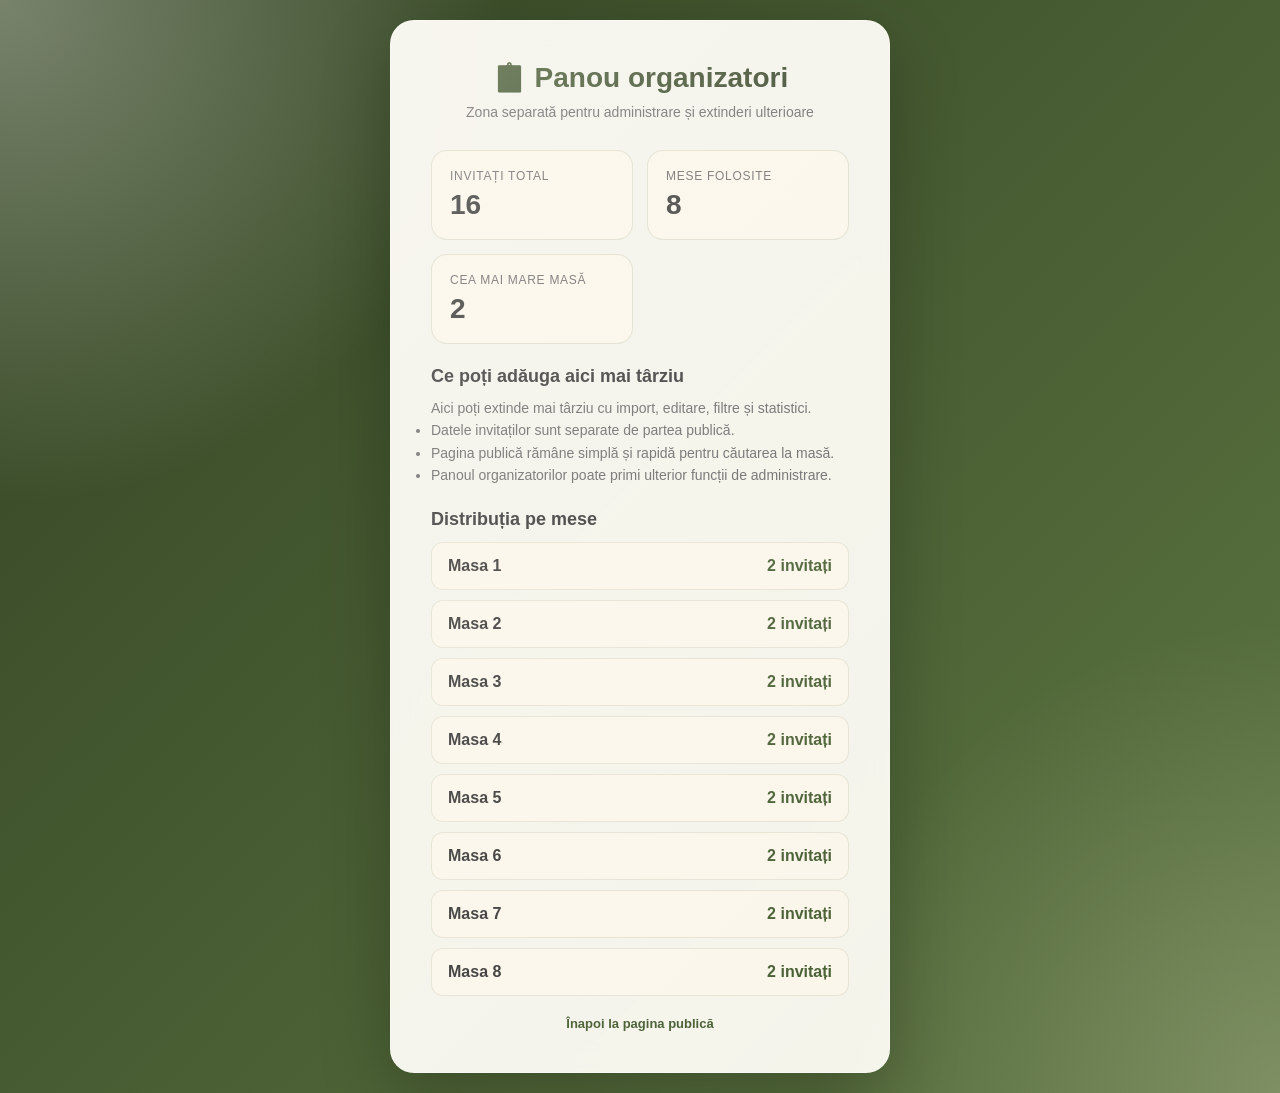
==== organizers.html @ e940cf48 "first commit" ====
<!DOCTYPE html>
<html lang="ro">
<head>
    <meta charset="UTF-8">
    <meta name="viewport" content="width=device-width, initial-scale=1.0">
    <title>Panou organizatori - Nunta</title>
    <link rel="stylesheet" href="style.css">
</head>
<body>
    <div class="container">
        <h1>📋 Panou organizatori</h1>
        <p class="subtitle">Zona separată pentru administrare și extinderi ulterioare</p>

        <div class="organizer-grid">
            <div class="stat-card">
                <div class="stat-label">Invitați total</div>
                <div class="stat-value" id="totalGuests">0</div>
            </div>
            <div class="stat-card">
                <div class="stat-label">Mese folosite</div>
                <div class="stat-value" id="totalTables">0</div>
            </div>
            <div class="stat-card">
                <div class="stat-label">Cea mai mare masă</div>
                <div class="stat-value" id="largestTable">0</div>
            </div>
        </div>

        <div class="section-block">
            <h2 class="section-title">Ce poți adăuga aici mai târziu</h2>
            <p class="section-text" id="organizerDescription"></p>
            <ul class="section-text" id="organizerNotes"></ul>
        </div>

        <div class="section-block">
            <h2 class="section-title">Distribuția pe mese</h2>
            <div class="table-list" id="tableList"></div>
        </div>

        <div class="page-link-row">
            <a class="page-link" href="index.html">Înapoi la pagina publică</a>
        </div>
    </div>

    <script src="data.js"></script>
    <script src="organizers.js"></script>
</body>
</html>
---- style.css ----
* {
    margin: 0;
    padding: 0;
    box-sizing: border-box;
}

:root {
    --olive-900: #2a351c;
    --olive-800: #334424;
    --olive-700: #445b2f;
    --olive-600: #5d7641;
    --olive-500: #789659;
    --olive-200: #dde6cd;
    --olive-100: #eef3e4;
    --cream-50: #fffdf7;
    --cream-100: #fbf6ea;
    --cream-200: #f4eddc;
}

body {
    font-family: 'Segoe UI', Tahoma, Geneva, Verdana, sans-serif;
    background:
        radial-gradient(circle at top left, rgba(255, 253, 247, 0.34), transparent 30%),
        radial-gradient(circle at bottom right, rgba(244, 237, 220, 0.22), transparent 28%),
        linear-gradient(135deg, var(--olive-800) 0%, var(--olive-600) 100%);
    min-height: 100vh;
    display: flex;
    align-items: center;
    justify-content: center;
    padding: 20px;
}

.container {
    position: relative;
    overflow: hidden;
    background: rgba(255, 253, 247, 0.94);
    backdrop-filter: blur(12px);
    border: 1px solid rgba(255, 255, 255, 0.35);
    border-radius: 24px;
    padding: 40px;
    box-shadow: 0 24px 70px rgba(0, 0, 0, 0.24);
    max-width: 500px;
    width: 100%;
    text-align: center;
}

.container::before {
    content: '';
    position: absolute;
    inset: 0;
    background: linear-gradient(135deg, rgba(255,253,247,0.28), rgba(255,253,247,0));
    pointer-events: none;
}

h1 {
    color: #333;
    margin-bottom: 10px;
    font-size: 28px;
    background: linear-gradient(135deg, var(--olive-700) 0%, var(--olive-900) 100%);
    -webkit-background-clip: text;
    -webkit-text-fill-color: transparent;
    background-clip: text;
}

.subtitle {
    color: #666;
    margin-bottom: 30px;
    font-size: 14px;
}

.page-link-row {
    margin-top: 18px;
}

.page-link {
    display: inline-block;
    color: var(--olive-700);
    text-decoration: none;
    font-size: 13px;
    font-weight: 600;
}

.page-link:hover {
    text-decoration: underline;
}

.main-tabs {
    margin-bottom: 30px;
}

.main-tabs__header {
    display: flex;
    gap: 10px;
    margin-bottom: 20px;
    border-bottom: 2px solid rgba(74, 93, 45, 0.14);
}

.main-tab-button {
    flex: 1;
    padding: 12px 10px;
    border: none;
    background: transparent;
    color: #999;
    font-size: 13px;
    font-weight: 600;
    cursor: pointer;
    border-bottom: 3px solid transparent;
    text-transform: none;
    letter-spacing: 0;
    transition: all 0.25s ease;
    box-shadow: none;
}

.main-tab-button span {
    display: block;
}

.main-tab-button:hover {
    color: var(--olive-700);
    transform: none;
}

.main-tab-button.is-active {
    color: var(--olive-700);
    border-bottom-color: var(--olive-700);
}

.main-tabs__content {
    min-height: 200px;
}

.main-tab-pane {
    display: none;
    animation: resultReveal 0.4s ease-out forwards;
}

.main-tab-pane.is-active {
    display: block;
}

.main-tab-pane h2 {
    color: var(--olive-700);
    margin-bottom: 16px;
    font-size: 18px;
}

.search-box {
    display: flex;
    flex-direction: column;
    gap: 15px;
    margin-bottom: 30px;
}

.suggestions {
    display: none;
    gap: 10px;
    margin-top: -2px;
}

.suggestions.show {
    display: grid;
}

.suggestions__empty {
    padding: 12px 14px;
    border-radius: 12px;
    background: var(--cream-100);
    color: #666;
    font-size: 13px;
    text-align: left;
}

.suggestion-chip {
    width: 100%;
    display: flex;
    align-items: center;
    justify-content: flex-start;
    gap: 16px;
    padding: 12px 14px;
    border: 1px solid rgba(74, 93, 45, 0.20);
    border-radius: 14px;
    background: linear-gradient(180deg, var(--cream-50) 0%, var(--cream-100) 100%);
    color: #222;
    text-transform: none;
    letter-spacing: 0;
    box-shadow: 0 8px 18px rgba(47, 58, 29, 0.07);
}

.suggestion-chip:hover {
    transform: translateY(-1px);
    box-shadow: 0 12px 22px rgba(47, 58, 29, 0.18);
}

.suggestion-chip__name {
    font-size: 14px;
    font-weight: 700;
}

.search-actions {
    display: flex;
    gap: 12px;
    flex-wrap: wrap;
}

.search-actions button {
    flex: 1 1 180px;
}

.secondary {
    background: var(--cream-200);
    color: var(--olive-800);
    box-shadow: none;
}

.secondary:hover {
    box-shadow: 0 10px 25px rgba(59, 74, 36, 0.20);
}

input {
    padding: 15px;
    border: 2px solid #e0e0e0;
    border-radius: 10px;
    font-size: 16px;
    transition: all 0.3s ease;
    font-family: 'Segoe UI', Tahoma, Geneva, Verdana, sans-serif;
}

input:focus {
    outline: none;
    border-color: var(--olive-600);
    box-shadow: 0 0 0 3px rgba(94, 117, 57, 0.16);
}

button {
    padding: 15px 30px;
    background: linear-gradient(135deg, var(--olive-700) 0%, var(--olive-900) 100%);
    color: white;
    border: none;
    border-radius: 10px;
    font-size: 16px;
    font-weight: 600;
    cursor: pointer;
    transition: all 0.3s ease;
    text-transform: uppercase;
    letter-spacing: 0.5px;
}

button:hover {
    transform: translateY(-2px);
    box-shadow: 0 10px 25px rgba(47, 58, 29, 0.45);
}

button:active {
    transform: translateY(0);
}

.result {
    margin-top: 25px;
    min-height: 60px;
    display: flex;
    align-items: center;
    justify-content: center;
    border-radius: 10px;
    font-size: 18px;
    font-weight: 600;
    opacity: 0;
    transform: scale(0.95);
    transition: all 0.3s ease;
}

.result.show {
    opacity: 1;
    transform: scale(1);
    animation: resultReveal 420ms cubic-bezier(0.2, 0.8, 0.2, 1);
}

.result.success {
    background: linear-gradient(180deg, var(--cream-50) 0%, var(--cream-100) 55%, var(--olive-100) 100%);
    color: #365021;
    border: 1px solid rgba(74, 93, 45, 0.20);
    box-shadow: 0 18px 40px rgba(47, 58, 29, 0.16);
}

.result.error {
    background-color: #ffebee;
    color: #c62828;
    border-left: 5px solid #f44336;
}

.guest-card {
    position: relative;
    overflow: hidden;
    width: 100%;
    padding: 26px 18px 22px;
    line-height: 1.5;
    text-align: center;
}

.guest-card__ornament {
    position: absolute;
    top: 18px;
    width: 54px;
    height: 54px;
    border-radius: 18px;
    background: linear-gradient(135deg, rgba(94, 117, 57, 0.20), rgba(111, 138, 66, 0.08));
    border: 1px solid rgba(74, 93, 45, 0.16);
    transform: rotate(45deg);
    opacity: 0.85;
}

.guest-card__ornament--left {
    left: -10px;
}

.guest-card__ornament--right {
    right: -10px;
}

.guest-card__shine {
    position: absolute;
    inset: -40% auto auto -20%;
    width: 180px;
    height: 180px;
    border-radius: 50%;
    background: radial-gradient(circle, rgba(111, 138, 66, 0.22) 0%, rgba(111, 138, 66, 0) 70%);
    pointer-events: none;
}

.guest-card__eyebrow {
    position: relative;
    font-size: 13px;
    color: var(--olive-600);
    font-weight: 700;
    margin-bottom: 12px;
    letter-spacing: 0.02em;
    text-transform: uppercase;
}

.guest-card__name {
    position: relative;
    font-size: 20px;
    font-weight: 700;
    color: #222;
    margin-bottom: 10px;
}

.guest-card__text,
.guest-card__hint,
.guest-card__label {
    position: relative;
    font-size: 13px;
    color: #666;
}

.guest-card__label {
    margin-top: 12px;
    text-transform: uppercase;
    letter-spacing: 0.08em;
}

.guest-card__table-wrap {
    position: relative;
    margin: 12px auto 14px;
    padding: 14px 16px 16px;
    border-radius: 20px;
    background: rgba(255, 251, 242, 0.9);
    border: 1px solid rgba(74, 93, 45, 0.18);
    box-shadow: 0 12px 24px rgba(47, 58, 29, 0.12);
    max-width: 220px;
}

.guest-card__table-label {
    font-size: 12px;
    color: var(--olive-600);
    font-weight: 700;
    text-transform: uppercase;
    letter-spacing: 0.08em;
    margin-bottom: 6px;
}

.guest-card__table {
    margin: 0;
    font-size: 40px;
    font-weight: 800;
    color: var(--olive-900);
    line-height: 1;
}

.guest-card__hint {
    position: relative;
    font-style: italic;
}

.guest-features-tabs {
    margin-top: 16px;
}

.tabs-header {
    display: flex;
    gap: 8px;
    margin-bottom: 12px;
    border-bottom: 2px solid rgba(74, 93, 45, 0.14);
}

.tab-button {
    flex: 1;
    padding: 10px 8px;
    border: none;
    background: transparent;
    color: #666;
    font-size: 13px;
    font-weight: 600;
    cursor: pointer;
    border-bottom: 3px solid transparent;
    text-transform: none;
    letter-spacing: 0;
    transition: all 0.25s ease;
    box-shadow: none;
}

.tab-button span {
    display: block;
}

.tab-button:hover {
    color: var(--olive-700);
    transform: none;
}

.tab-button.is-active {
    color: var(--olive-700);
    border-bottom-color: var(--olive-700);
}

.tabs-content {
    min-height: 80px;
}

.tab-pane {
    display: none;
}

.tab-pane.is-active {
    display: block;
    animation: tabSlideIn 200ms ease;
}

@keyframes tabSlideIn {
    from {
        opacity: 0;
        transform: translateY(4px);
    }
    to {
        opacity: 1;
        transform: translateY(0);
    }
}

.guest-feature {
    position: relative;
    margin-top: 0;
    padding: 12px;
    border-radius: 14px;
    background: rgba(255, 252, 245, 0.82);
    border: 1px solid rgba(74, 93, 45, 0.14);
    text-align: left;
}

.guest-feature__title {
    margin: 0 0 8px;
    font-size: 13px;
    text-transform: uppercase;
    letter-spacing: 0.08em;
    color: var(--olive-700);
}

.companions {
    display: flex;
    flex-wrap: wrap;
    gap: 8px;
}

.companions--empty {
    color: #6d6d6d;
    font-size: 13px;
}

.companion-pill {
    display: inline-flex;
    align-items: center;
    padding: 6px 10px;
    border-radius: 999px;
    background: linear-gradient(135deg, var(--olive-100) 0%, #e6edd6 100%);
    border: 1px solid rgba(74, 93, 45, 0.2);
    color: var(--olive-900);
    font-size: 13px;
    font-weight: 600;
}

.menu-list {
    display: flex;
    flex-direction: column;
    gap: 12px;
}

.menu-item {
    display: flex;
    gap: 12px;
    padding: 12px;
    border-radius: 12px;
    border: 1px solid rgba(74, 93, 45, 0.16);
    background: #f8f4e9;
    transition: all 0.3s ease;
}

.menu-item:hover {
    background: linear-gradient(135deg, #edf4db 0%, #dfeac8 100%);
    box-shadow: 0 6px 14px rgba(47, 58, 29, 0.10);
}

.menu-item__number {
    display: flex;
    align-items: center;
    justify-content: center;
    min-width: 32px;
    height: 32px;
    border-radius: 50%;
    background: linear-gradient(135deg, var(--olive-700) 0%, var(--olive-600) 100%);
    color: var(--cream-100);
    font-weight: 700;
    font-size: 14px;
    flex-shrink: 0;
}

.menu-item__content {
    display: flex;
    flex-direction: column;
    gap: 4px;
    flex: 1;
}

.menu-item__course {
    font-weight: 600;
    color: var(--olive-900);
    font-size: 14px;
}

.menu-item__description {
    color: #6d6d6d;
    font-size: 13px;
    line-height: 1.4;
}

.program-list {
    display: flex;
    flex-direction: column;
    gap: 12px;
}

.program-item {
    display: flex;
    gap: 12px;
    padding: 12px;
    border-radius: 12px;
    border: 1px solid rgba(74, 93, 45, 0.16);
    background: #f8f4e9;
    transition: all 0.3s ease;
}

.program-item:hover {
    background: linear-gradient(135deg, #edf4db 0%, #dfeac8 100%);
    box-shadow: 0 6px 14px rgba(47, 58, 29, 0.10);
}

.program-item__time {
    display: flex;
    align-items: center;
    justify-content: center;
    min-width: 60px;
    font-weight: 700;
    color: var(--olive-700);
    font-size: 14px;
}

.program-item__content {
    display: flex;
    flex-direction: column;
    gap: 4px;
    flex: 1;
}

.program-item__title {
    font-weight: 600;
    color: var(--olive-900);
    font-size: 14px;
}

.program-item__description {
    color: #6d6d6d;
    font-size: 13px;
    line-height: 1.4;
}

.menu-list-main {
    display: flex;
    flex-direction: column;
    gap: 12px;
}

.menu-item-main {
    display: flex;
    gap: 12px;
    padding: 12px;
    border-radius: 12px;
    border: 1px solid rgba(74, 93, 45, 0.16);
    background: #f8f4e9;
    transition: all 0.3s ease;
}

.menu-item-main:hover {
    background: linear-gradient(135deg, #edf4db 0%, #dfeac8 100%);
    box-shadow: 0 6px 14px rgba(47, 58, 29, 0.10);
}

.menu-item-main__number {
    display: flex;
    align-items: center;
    justify-content: center;
    min-width: 32px;
    height: 32px;
    border-radius: 50%;
    background: linear-gradient(135deg, var(--olive-700) 0%, var(--olive-600) 100%);
    color: var(--cream-100);
    font-weight: 700;
    font-size: 14px;
    flex-shrink: 0;
}

.menu-item-main__content {
    display: flex;
    flex-direction: column;
    gap: 4px;
    flex: 1;
}

.menu-item-main__course {
    font-weight: 600;
    color: var(--olive-900);
    font-size: 14px;
}

.menu-item-main__description {
    color: #6d6d6d;
    font-size: 13px;
    line-height: 1.4;
}

.mini-map {
    display: grid;
    grid-template-columns: 1fr 1fr;
    gap: 8px;
}

.mini-map__zone {
    border-radius: 12px;
    padding: 10px;
    border: 1px solid rgba(74, 93, 45, 0.16);
    background: #f8f4e9;
}

.mini-map__zone.is-active {
    border-color: var(--olive-700);
    background: linear-gradient(135deg, #edf4db 0%, #dfeac8 100%);
    box-shadow: 0 8px 16px rgba(47, 58, 29, 0.14);
}

.mini-map__zone-title {
    font-size: 12px;
    font-weight: 700;
    color: #2f3a1d;
}

.mini-map__zone-tables {
    margin-top: 3px;
    font-size: 12px;
    color: #607349;
}

.mini-map__hint {
    margin-top: 8px;
    font-size: 13px;
    color: #5d6d49;
}

.timeline-steps {
    display: grid;
    gap: 8px;
}

.timeline-step {
    width: 100%;
    text-align: left;
    border: 1px solid rgba(74, 93, 45, 0.16);
    border-radius: 12px;
    background: #f8f4e9;
    padding: 10px;
    color: #2f3a1d;
    text-transform: none;
    letter-spacing: 0;
    box-shadow: none;
}

.timeline-step:hover {
    transform: none;
    box-shadow: 0 6px 14px rgba(47, 58, 29, 0.10);
}

.timeline-step.is-active {
    border-color: var(--olive-700);
    background: linear-gradient(135deg, #edf4db 0%, #dfeac8 100%);
}

.timeline-step__time {
    display: block;
    font-size: 12px;
    color: var(--olive-600);
    font-weight: 700;
}

.timeline-step__title {
    display: block;
    margin-top: 2px;
    font-size: 13px;
    font-weight: 700;
}

.timeline-detail {
    margin-top: 10px;
    padding: 10px;
    border-radius: 12px;
    background: rgba(255, 255, 255, 0.6);
    border: 1px solid rgba(74, 93, 45, 0.14);
}

.timeline-detail__time {
    font-size: 12px;
    color: var(--olive-600);
    font-weight: 700;
}

.timeline-detail__title {
    font-size: 13px;
    font-weight: 700;
    color: #2f3a1d;
    margin-top: 2px;
}

.timeline-detail__text {
    margin-top: 4px;
    font-size: 13px;
    color: #5f6f49;
}

.guest-card--ambiguous {
    text-align: left;
}

.guest-card--ambiguous .guest-card__name {
    font-size: 18px;
    margin-bottom: 8px;
}

.guest-card--ambiguous .guest-card__text {
    margin-bottom: 8px;
}

.guest-card__list {
    margin: 12px 0 0;
    padding-left: 18px;
    color: #444;
    font-size: 14px;
}

@keyframes resultReveal {
    from {
        opacity: 0;
        transform: translateY(12px) scale(0.98);
        filter: blur(2px);
    }
    to {
        opacity: 1;
        transform: translateY(0) scale(1);
        filter: blur(0);
    }
}

@keyframes floatGlow {
    0%, 100% {
        transform: translateY(0) scale(1);
    }
    50% {
        transform: translateY(-4px) scale(1.03);
    }
}

.guest-card__shine {
    animation: floatGlow 5s ease-in-out infinite;
}

.guest-card__table-wrap {
    animation: floatGlow 6s ease-in-out infinite;
}

.guest-card__table,
.guest-card__name {
    text-shadow: 0 2px 10px rgba(47, 58, 29, 0.10);
}

.result-message {
    padding: 10px;
    text-align: center;
}

/* Gallery Styles */
.gallery-categories {
    display: flex;
    gap: 8px;
    flex-wrap: wrap;
    margin-bottom: 16px;
}

.gallery-cat-button {
    padding: 8px 12px;
    border: 1px solid rgba(74, 93, 45, 0.2);
    border-radius: 20px;
    background: var(--cream-100);
    color: #666;
    font-size: 12px;
    font-weight: 600;
    cursor: pointer;
    transition: all 0.25s ease;
    text-transform: none;
    letter-spacing: 0;
}

.gallery-cat-button:hover {
    background: linear-gradient(135deg, #edf4db 0%, #dfeac8 100%);
    border-color: var(--olive-700);
}

.gallery-cat-button.is-active {
    background: linear-gradient(135deg, var(--olive-700) 0%, var(--olive-600) 100%);
    color: var(--cream-100);
    border-color: var(--olive-700);
}

.gallery-grid {
    display: grid;
    grid-template-columns: repeat(auto-fill, minmax(140px, 1fr));
    gap: 12px;
    margin-bottom: 16px;
}

.gallery-item {
    position: relative;
    border-radius: 12px;
    overflow: hidden;
    border: 1px solid rgba(74, 93, 45, 0.16);
    cursor: pointer;
    transition: all 0.3s ease;
    aspect-ratio: 1 / 1;
}

.gallery-item:hover {
    transform: translateY(-4px);
    box-shadow: 0 12px 24px rgba(47, 58, 29, 0.18);
    border-color: var(--olive-700);
}

.gallery-item__image {
    width: 100%;
    height: 100%;
    object-fit: cover;
    display: block;
}

.gallery-item__caption {
    position: absolute;
    bottom: 0;
    left: 0;
    right: 0;
    background: linear-gradient(180deg, transparent 0%, rgba(0,0,0,0.6) 100%);
    color: white;
    padding: 8px;
    font-size: 12px;
    font-weight: 600;
    line-height: 1.3;
}

.gallery-notice {
    text-align: center;
    color: #999;
    font-size: 12px;
    margin-top: 16px;
    padding: 16px;
    background: var(--cream-100);
    border-radius: 12px;
    border: 1px dashed rgba(74, 93, 45, 0.16);
}

.gallery-notice code {
    background: rgba(74, 93, 45, 0.08);
    padding: 2px 6px;
    border-radius: 4px;
    font-family: 'Courier New', monospace;
    color: var(--olive-700);
}

.google-photos-section {
    background: linear-gradient(135deg, #edf4db 0%, #dfeac8 100%);
    border: 2px solid var(--olive-700);
    border-radius: 16px;
    padding: 24px;
    margin-bottom: 24px;
    text-align: center;
}

.google-photos-section__title {
    color: var(--olive-900);
    font-size: 16px;
    font-weight: 700;
    margin-bottom: 8px;
}

.google-photos-section__text {
    color: #6d6d6d;
    font-size: 13px;
    margin-bottom: 16px;
}

.google-photos-buttons {
    display: flex;
    gap: 12px;
    justify-content: center;
    flex-wrap: wrap;
    margin-bottom: 16px;
}

.google-photos-link-btn,
.google-photos-embed-btn {
    display: inline-block;
    padding: 12px 24px;
    background: linear-gradient(135deg, var(--olive-700) 0%, var(--olive-600) 100%);
    color: var(--cream-100);
    border: none;
    border-radius: 12px;
    font-weight: 600;
    font-size: 14px;
    cursor: pointer;
    transition: all 0.3s ease;
    box-shadow: 0 8px 16px rgba(47, 58, 29, 0.18);
    text-decoration: none;
}

.google-photos-link-btn:hover,
.google-photos-embed-btn:hover {
    transform: translateY(-2px);
    box-shadow: 0 12px 24px rgba(47, 58, 29, 0.25);
}

.google-photos-link-btn:active,
.google-photos-embed-btn:active {
    transform: translateY(0);
}

.google-photos-section__hint {
    color: #999;
    font-size: 12px;
    margin-top: 12px;
}

/* Lightbox Styles */
.lightbox {
    display: none;
    position: fixed;
    inset: 0;
    z-index: 9999;
    animation: fadeIn 0.2s ease-out;
}

.lightbox.is-open {
    display: flex;
    align-items: center;
    justify-content: center;
}

.lightbox__overlay {
    position: absolute;
    inset: 0;
    background: rgba(0, 0, 0, 0.85);
    cursor: pointer;
}

.lightbox__content {
    position: relative;
    z-index: 10000;
    display: flex;
    flex-direction: column;
    align-items: center;
    gap: 12px;
    max-width: 90vw;
    max-height: 90vh;
    animation: zoomIn 0.3s ease-out;
}

.lightbox__image {
    max-width: 100%;
    max-height: 70vh;
    object-fit: contain;
    border-radius: 12px;
    box-shadow: 0 20px 60px rgba(0, 0, 0, 0.3);
}

.lightbox__caption {
    color: #fff;
    font-size: 14px;
    text-align: center;
    padding: 0 20px;
    max-width: 600px;
}

.lightbox__close {
    position: absolute;
    top: 20px;
    right: 20px;
    width: 40px;
    height: 40px;
    border: none;
    background: rgba(255, 255, 255, 0.2);
    color: white;
    font-size: 24px;
    cursor: pointer;
    border-radius: 50%;
    display: flex;
    align-items: center;
    justify-content: center;
    transition: all 0.2s ease;
    z-index: 10001;
}

.lightbox__close:hover {
    background: rgba(255, 255, 255, 0.3);
    transform: rotate(90deg);
}

.lightbox__nav {
    position: absolute;
    top: 50%;
    transform: translateY(-50%);
    width: 50px;
    height: 50px;
    border: none;
    background: rgba(255, 255, 255, 0.2);
    color: white;
    font-size: 24px;
    cursor: pointer;
    border-radius: 50%;
    display: flex;
    align-items: center;
    justify-content: center;
    transition: all 0.2s ease;
    z-index: 10001;
}

.lightbox__nav:hover {
    background: rgba(255, 255, 255, 0.3);
}

.lightbox__nav--prev {
    left: 20px;
}

.lightbox__nav--next {
    right: 20px;
}

@keyframes fadeIn {
    from {
        opacity: 0;
    }
    to {
        opacity: 1;
    }
}

@keyframes zoomIn {
    from {
        transform: scale(0.8);
        opacity: 0;
    }
    to {
        transform: scale(1);
        opacity: 1;
    }
}

@media (max-width: 480px) {
    .container {
        padding: 25px;
    }

    h1 {
        font-size: 24px;
    }

    input, button {
        font-size: 14px;
        padding: 12px;
    }

    .guest-card__table {
        font-size: 36px;
    }

    .guest-card__table-wrap {
        max-width: 100%;
    }

    .mini-map {
        grid-template-columns: 1fr;
    }

    .gallery-grid {
        grid-template-columns: repeat(auto-fill, minmax(100px, 1fr));
        gap: 8px;
    }

    .gallery-categories {
        gap: 6px;
    }

    .gallery-cat-button {
        padding: 6px 10px;
        font-size: 11px;
    }

    .lightbox__nav {
        width: 40px;
        height: 40px;
        font-size: 20px;
    }

    .lightbox__nav--prev {
        left: 10px;
    }

    .lightbox__nav--next {
        right: 10px;
    }

    .lightbox__close {
        width: 36px;
        height: 36px;
        font-size: 20px;
        top: 10px;
        right: 10px;
    }
}

.organizer-grid {
    display: grid;
    grid-template-columns: repeat(auto-fit, minmax(160px, 1fr));
    gap: 14px;
    margin: 24px 0 18px;
}

.stat-card {
    background: var(--cream-100);
    border: 1px solid rgba(74, 93, 45, 0.16);
    border-radius: 16px;
    padding: 18px;
    text-align: left;
}

.stat-label {
    font-size: 12px;
    color: #666;
    margin-bottom: 6px;
    text-transform: uppercase;
    letter-spacing: 0.06em;
}

.stat-value {
    font-size: 28px;
    font-weight: 800;
    color: #333;
}

.section-block {
    margin-top: 22px;
    text-align: left;
}

.section-title {
    font-size: 18px;
    color: #333;
    margin-bottom: 10px;
}

.section-text {
    font-size: 14px;
    color: #666;
    line-height: 1.6;
}

.table-list {
    margin-top: 12px;
    display: grid;
    gap: 10px;
}

.table-item {
    padding: 14px 16px;
    border-radius: 12px;
    background: var(--cream-100);
    border: 1px solid rgba(74, 93, 45, 0.12);
    display: flex;
    justify-content: space-between;
    gap: 16px;
}

.table-name {
    font-weight: 700;
    color: #333;
}

.table-count {
    color: var(--olive-700);
    font-weight: 700;
}
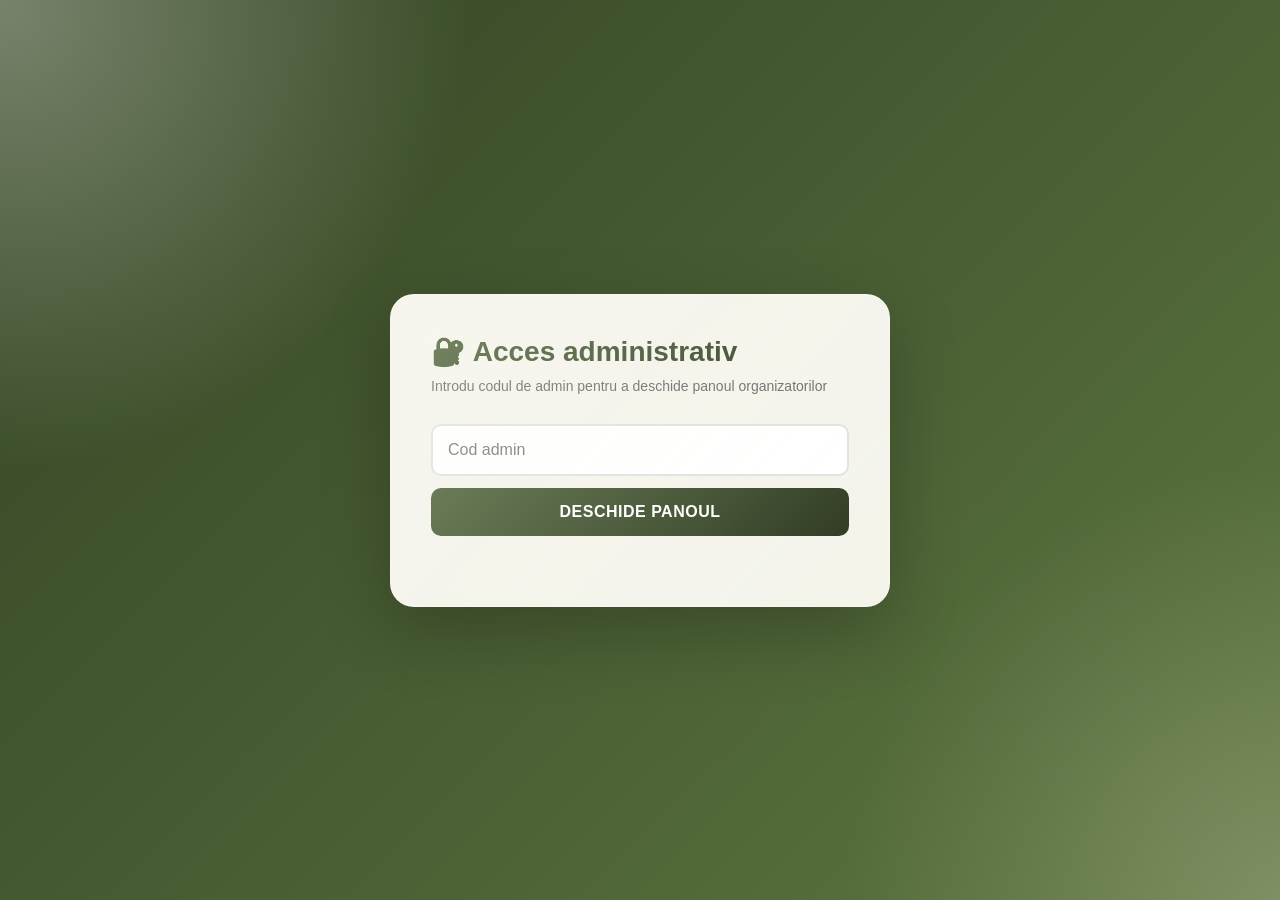
==== commit a8906235: "added upload images using cloudinary, and edited  list of guests + added organizers part, but not us" ====
--- a/organizers.html
+++ b/organizers.html
@@ -8,40 +8,113 @@
 </head>
 <body>
     <div class="container">
-        <h1>📋 Panou organizatori</h1>
-        <p class="subtitle">Zona separată pentru administrare și extinderi ulterioare</p>
+        <div class="admin-gate" id="adminGate">
+            <h1>🔐 Acces administrativ</h1>
+            <p class="subtitle">Introdu codul de admin pentru a deschide panoul organizatorilor</p>
 
-        <div class="organizer-grid">
-            <div class="stat-card">
-                <div class="stat-label">Invitați total</div>
-                <div class="stat-value" id="totalGuests">0</div>
-            </div>
-            <div class="stat-card">
-                <div class="stat-label">Mese folosite</div>
-                <div class="stat-value" id="totalTables">0</div>
-            </div>
-            <div class="stat-card">
-                <div class="stat-label">Cea mai mare masă</div>
-                <div class="stat-value" id="largestTable">0</div>
-            </div>
+            <form class="admin-gate__form" id="adminLoginForm">
+                <input
+                    type="password"
+                    id="adminCodeInput"
+                    class="admin-gate__input"
+                    placeholder="Cod admin"
+                    autocomplete="current-password"
+                >
+                <button type="submit">Deschide panoul</button>
+                <div class="admin-gate__message" id="adminGateMessage" aria-live="polite"></div>
+            </form>
         </div>
 
-        <div class="section-block">
-            <h2 class="section-title">Ce poți adăuga aici mai târziu</h2>
-            <p class="section-text" id="organizerDescription"></p>
-            <ul class="section-text" id="organizerNotes"></ul>
-        </div>
+        <div class="admin-panel" id="adminPanel" hidden>
+            <h1>📋 Panou organizatori</h1>
+            <p class="subtitle">Zona separată pentru administrare și extinderi ulterioare</p>
 
-        <div class="section-block">
-            <h2 class="section-title">Distribuția pe mese</h2>
-            <div class="table-list" id="tableList"></div>
-        </div>
+            <div class="organizer-grid">
+                <div class="stat-card">
+                    <div class="stat-label">Invitați total</div>
+                    <div class="stat-value" id="totalGuests">0</div>
+                </div>
+                <div class="stat-card">
+                    <div class="stat-label">Mese folosite</div>
+                    <div class="stat-value" id="totalTables">0</div>
+                </div>
+                <div class="stat-card">
+                    <div class="stat-label">Cea mai mare masă</div>
+                    <div class="stat-value" id="largestTable">0</div>
+                </div>
+            </div>
 
-        <div class="page-link-row">
-            <a class="page-link" href="index.html">Înapoi la pagina publică</a>
+            <div class="admin-tabs">
+                <div class="admin-tabs__header">
+                    <button type="button" class="admin-tab-button is-active" data-admin-tab="search">🔍 Căutare</button>
+                    <button type="button" class="admin-tab-button" data-admin-tab="add-guest">➕ Invitat</button>
+                    <button type="button" class="admin-tab-button" data-admin-tab="tables">🪑 Mese</button>
+                </div>
+
+                <div class="admin-tabs__content">
+                    <div class="admin-tab-pane is-active" data-admin-tab="search">
+                        <div class="section-block">
+                            <h2 class="section-title">Căutare invitat</h2>
+                            <p class="section-text">Cauți un nume exact ca pe pagina publică, apoi schimbi masa și salvezi doar când confirmi.</p>
+
+                            <div class="search-box organizer-search-box">
+                                <input
+                                    type="text"
+                                    id="guestSearchInput"
+                                    placeholder="Introdu numele invitatului..."
+                                    autocomplete="off"
+                                >
+                                <div class="search-actions">
+                                    <button type="button" id="searchGuestButton">Caută</button>
+                                    <button type="button" id="clearGuestFilterButton" class="secondary">Reset</button>
+                                </div>
+                                <div class="suggestions" id="guestSuggestions" aria-live="polite"></div>
+                            </div>
+
+                            <div class="result organizer-result" id="guestResult"></div>
+                        </div>
+                    </div>
+
+                    <div class="admin-tab-pane" data-admin-tab="add-guest">
+                        <div class="section-block">
+                            <h2 class="section-title">Adaugă invitat</h2>
+                            <p class="section-text">Introdu numele și masa. Invitatul va apărea în căutare după salvare.</p>
+
+                            <form class="admin-form" id="addGuestForm">
+                                <input type="text" id="newGuestNameInput" placeholder="Nume invitat" autocomplete="off">
+                                <select id="newGuestTableSelect"></select>
+                                <button type="submit">Salvează invitat</button>
+                                <div class="admin-form__message" id="addGuestMessage" aria-live="polite"></div>
+                            </form>
+                        </div>
+                    </div>
+
+                    <div class="admin-tab-pane" data-admin-tab="tables">
+                        <div class="section-block">
+                            <h2 class="section-title">Adaugă masă</h2>
+                            <p class="section-text">Poți crea mese noi care vor apărea apoi în grila de administrare și în alegerile de masă.</p>
+
+                            <form class="admin-form" id="addTableForm">
+                                <input type="number" id="newTableNumberInput" placeholder="Număr masă" min="1" step="1">
+                                <input type="text" id="newTableLabelInput" placeholder="Etichetă zonă (opțional)">
+                                <button type="submit">Salvează masa</button>
+                                <div class="admin-form__message" id="addTableMessage" aria-live="polite"></div>
+                            </form>
+
+                            <div class="table-grid" id="tableGrid"></div>
+                            <div class="table-detail" id="tableDetail"></div>
+                        </div>
+                    </div>
+                </div>
+            </div>
+
+            <div class="page-link-row">
+                <a class="page-link" href="index.html">Înapoi la pagina publică</a>
+            </div>
         </div>
     </div>
 
+    <script src="guests-data.js"></script>
     <script src="data.js"></script>
     <script src="organizers.js"></script>
 </body>
--- a/style.css
+++ b/style.css
@@ -84,6 +84,293 @@
     text-decoration: underline;
 }
 
+.admin-gate,
+.admin-panel {
+    text-align: left;
+}
+
+.admin-gate__form {
+    display: grid;
+    gap: 12px;
+    margin-top: 18px;
+}
+
+.admin-gate__input {
+    width: 100%;
+}
+
+.admin-gate__message {
+    min-height: 18px;
+    font-size: 13px;
+    color: #b23b3b;
+}
+
+.organizer-search-box {
+    margin-top: 14px;
+}
+
+.organizer-result {
+    margin-top: 16px;
+}
+
+.admin-tabs {
+    margin-top: 24px;
+}
+
+.admin-tabs__header {
+    display: flex;
+    gap: 10px;
+    margin-bottom: 18px;
+    border-bottom: 2px solid rgba(74, 93, 45, 0.14);
+}
+
+.admin-tab-button {
+    flex: 1;
+    padding: 12px 10px;
+    border: none;
+    background: transparent;
+    color: #999;
+    font-size: 13px;
+    font-weight: 600;
+    cursor: pointer;
+    border-bottom: 3px solid transparent;
+    text-transform: none;
+    letter-spacing: 0;
+    transition: all 0.25s ease;
+    box-shadow: none;
+}
+
+.admin-tab-button:hover {
+    color: var(--olive-700);
+    transform: none;
+}
+
+.admin-tab-button.is-active {
+    color: var(--olive-700);
+    border-bottom-color: var(--olive-700);
+}
+
+.admin-tabs__content {
+    min-height: 260px;
+}
+
+.admin-tab-pane {
+    display: none;
+}
+
+.admin-tab-pane.is-active {
+    display: block;
+}
+
+.admin-form {
+    display: grid;
+    gap: 12px;
+    margin-top: 14px;
+}
+
+.admin-form__message {
+    min-height: 18px;
+    font-size: 13px;
+    color: #5f6f49;
+}
+
+.admin-form__message.is-error {
+    color: #b23b3b;
+}
+
+.guest-card--editor,
+.guest-card--ambiguous {
+    text-align: left;
+}
+
+.guest-card__editor-row {
+    margin-top: 8px;
+}
+
+.guest-card__table-select {
+    width: 100%;
+    padding: 12px 14px;
+    border-radius: 10px;
+    border: 1px solid rgba(74, 93, 45, 0.18);
+    background: #fff;
+    font-size: 14px;
+}
+
+.guest-card__actions {
+    display: flex;
+    gap: 8px;
+    flex-wrap: nowrap;
+    margin-top: 14px;
+    justify-content: center;
+}
+
+.guest-card__actions button {
+    flex: 1;
+    min-width: 0;
+    display: flex;
+    align-items: center;
+    justify-content: center;
+}
+
+.guest-card__choice {
+    padding: 10px 14px;
+    font-size: 13px;
+    text-transform: none;
+    letter-spacing: 0;
+}
+
+.section-block {
+    margin-top: 24px;
+    padding: 18px;
+    border-radius: 18px;
+    background: rgba(255, 252, 245, 0.82);
+    border: 1px solid rgba(74, 93, 45, 0.14);
+    text-align: left;
+}
+
+.section-title {
+    margin-bottom: 8px;
+    font-size: 16px;
+    color: var(--olive-900);
+}
+
+.section-text {
+    color: #6d6d6d;
+    font-size: 13px;
+    line-height: 1.5;
+}
+
+.organizer-toolbar {
+    display: flex;
+    gap: 10px;
+    margin: 14px 0 16px;
+    flex-wrap: wrap;
+}
+
+.organizer-search {
+    flex: 1 1 220px;
+}
+
+.guest-list {
+    display: grid;
+    gap: 10px;
+}
+
+.guest-row {
+    display: grid;
+    grid-template-columns: minmax(0, 1.2fr) minmax(110px, 0.7fr) auto;
+    gap: 10px;
+    align-items: center;
+    padding: 12px;
+    border-radius: 14px;
+    border: 1px solid rgba(74, 93, 45, 0.14);
+    background: #fbf7ee;
+}
+
+.guest-row__name {
+    font-weight: 700;
+    color: #2f3a1d;
+}
+
+.guest-row__meta {
+    font-size: 12px;
+    color: #6d6d6d;
+}
+
+.guest-row__select {
+    width: 100%;
+    padding: 10px 12px;
+    border-radius: 10px;
+    border: 1px solid rgba(74, 93, 45, 0.18);
+    background: #fff;
+    font-size: 13px;
+}
+
+.guest-row__table-label {
+    font-size: 12px;
+    color: var(--olive-700);
+    font-weight: 700;
+}
+
+.table-grid {
+    display: grid;
+    grid-template-columns: repeat(auto-fit, minmax(90px, 1fr));
+    gap: 10px;
+    margin-top: 14px;
+}
+
+.table-card {
+    padding: 14px 12px;
+    border-radius: 16px;
+    border: 1px solid rgba(74, 93, 45, 0.16);
+    background: linear-gradient(135deg, #f8f4e9 0%, #fbfaf4 100%);
+    cursor: pointer;
+    transition: all 0.25s ease;
+    text-align: center;
+}
+
+.table-card:hover {
+    transform: translateY(-2px);
+    box-shadow: 0 10px 20px rgba(47, 58, 29, 0.12);
+}
+
+.table-card.is-active {
+    border-color: var(--olive-700);
+    background: linear-gradient(135deg, #edf4db 0%, #dfeac8 100%);
+}
+
+.table-card__number {
+    font-size: 24px;
+    font-weight: 800;
+    color: var(--olive-900);
+    line-height: 1;
+}
+
+.table-card__count {
+    display: block;
+    margin-top: 6px;
+    font-size: 12px;
+    color: #5f6f49;
+}
+
+.table-detail {
+    margin-top: 14px;
+    padding: 14px;
+    border-radius: 14px;
+    border: 1px solid rgba(74, 93, 45, 0.14);
+    background: rgba(255, 255, 255, 0.72);
+}
+
+.table-detail__title {
+    font-size: 15px;
+    font-weight: 700;
+    color: var(--olive-900);
+    margin-bottom: 8px;
+}
+
+.table-detail__list {
+    display: flex;
+    flex-wrap: wrap;
+    gap: 8px;
+}
+
+.table-detail__empty {
+    color: #777;
+    font-size: 13px;
+}
+
+.table-detail__pill {
+    display: inline-flex;
+    align-items: center;
+    padding: 6px 10px;
+    border-radius: 999px;
+    background: var(--olive-100);
+    border: 1px solid rgba(74, 93, 45, 0.16);
+    color: var(--olive-900);
+    font-size: 13px;
+    font-weight: 600;
+}
+
 .main-tabs {
     margin-bottom: 30px;
 }
@@ -549,6 +836,7 @@
     color: #6d6d6d;
     font-size: 13px;
     line-height: 1.4;
+    white-space: pre-line;
 }
 
 .program-list {
@@ -653,6 +941,7 @@
     color: #6d6d6d;
     font-size: 13px;
     line-height: 1.4;
+    white-space: pre-line;
 }
 
 .mini-map {
@@ -914,6 +1203,74 @@
     border-radius: 4px;
     font-family: 'Courier New', monospace;
     color: var(--olive-700);
+}
+
+.upload-section {
+    background: var(--cream-100);
+    border: 1px solid rgba(74, 93, 45, 0.14);
+    border-radius: 16px;
+    padding: 20px;
+    margin-bottom: 24px;
+}
+
+.upload-section h3 {
+    margin-top: 0;
+    margin-bottom: 8px;
+}
+
+.upload-hint {
+    margin: 0 0 14px;
+    color: #666;
+    font-size: 14px;
+}
+
+.upload-controls {
+    display: flex;
+    gap: 12px;
+    flex-wrap: wrap;
+    align-items: center;
+}
+
+.upload-controls input[type="file"] {
+    flex: 1 1 220px;
+}
+
+.upload-controls button {
+    min-width: 140px;
+}
+
+#uploadStatus {
+    margin-top: 12px;
+    font-size: 14px;
+    color: var(--olive-700);
+}
+
+.cloudinary-gallery {
+    display: grid;
+    grid-template-columns: repeat(auto-fill, minmax(140px, 1fr));
+    gap: 12px;
+    min-height: 220px;
+}
+
+.thumb-wrap {
+    border-radius: 12px;
+    overflow: hidden;
+    border: 1px solid rgba(74, 93, 45, 0.16);
+    background: var(--cream-100);
+    aspect-ratio: 1 / 1;
+}
+
+.thumb-wrap a {
+    display: block;
+    width: 100%;
+    height: 100%;
+}
+
+.thumb-wrap img {
+    width: 100%;
+    height: 100%;
+    object-fit: cover;
+    display: block;
 }
 
 .google-photos-section {
@@ -1163,9 +1520,171 @@
         height: 36px;
         font-size: 20px;
         top: 10px;
+
+            /* Admin Panel Mobile Optimizations */
+            .admin-gate__form {
+                padding: 20px 16px;
+            }
+
+            .admin-gate__input {
+                font-size: 16px;
+                padding: 14px 12px;
+            }
+
+            .admin-gate__button {
+                padding: 14px 16px;
+                font-size: 14px;
+            }
+
+            .admin-tabs__header {
+                gap: 8px;
+            }
+
+            .admin-tab-button {
+                padding: 10px 12px;
+                font-size: 12px;
+                flex: 1;
+            }
+
+            .admin-form {
+                grid-template-columns: 1fr;
+                gap: 12px;
+            }
+
+            .admin-form__input,
+            .admin-form__select {
+                font-size: 16px;
+                padding: 14px 12px;
+                width: 100%;
+            }
+
+            .admin-form__button {
+                padding: 14px 16px;
+                font-size: 14px;
+                width: 100%;
+            }
+
+            .guest-card {
+                padding: 18px 14px 16px;
+            }
+
+            .guest-card__label {
+                font-size: 12px;
+                margin-top: 10px;
+            }
+
+            .guest-card__name-input {
+                font-size: 16px;
+                padding: 12px 10px;
+            }
+
+            .guest-card__table-select {
+                font-size: 14px;
+                padding: 12px 10px;
+            }
+
+            .guest-card__actions {
+                gap: 6px;
+                margin-top: 12px;
+            }
+
+            .guest-card__actions button {
+                font-size: 12px;
+                padding: 12px 8px;
+                min-height: 44px;
+            }
+
+            .table-grid {
+                grid-template-columns: repeat(2, 1fr);
+                gap: 10px;
+            }
+
+            .table-card {
+                padding: 12px 8px;
+                font-size: 12px;
+            }
+
+            .table-card__number {
+                font-size: 24px;
+            }
+
+            .table-detail__title {
+                font-size: 16px;
+            }
+
+            .table-detail__list {
+                flex-wrap: wrap;
+                gap: 6px;
+            }
+
+            .table-detail__pill {
+                font-size: 12px;
+                padding: 6px 10px;
+            }
+
+            .table-detail__actions button {
+                font-size: 12px;
+                padding: 12px 14px;
+                min-height: 44px;
+                width: 100%;
+            }
+
+            .organizer-grid {
+                grid-template-columns: repeat(2, 1fr);
+                gap: 10px;
+                margin: 16px 0 12px;
+            }
+
+            .stat-card {
+                padding: 14px 12px;
+            }
+
+            .stat-label {
+                font-size: 10px;
+            }
+
+            .stat-value {
+                font-size: 24px;
+            }
+
+            .guest-card--ambiguous .guest-card__actions {
+                flex-direction: column;
+                gap: 8px;
+            }
+
+            .guest-card--ambiguous .guest-card__choice {
+                width: 100%;
+                font-size: 13px;
+                padding: 12px 10px;
+                min-height: 44px;
+            }
+
+            .search-actions {
+                flex-direction: column;
+                gap: 10px;
+            }
+
+            .search-actions button {
+                flex: 1;
+                min-height: 44px;
+                font-size: 14px;
+                padding: 12px 16px;
+            }
+
+            .suggestions__empty {
+                padding: 14px 12px;
+                font-size: 13px;
+            }
+
+            .suggestion-chip {
+                padding: 10px 12px;
+                font-size: 12px;
+                min-height: 44px;
+            }
+        
         right: 10px;
-    }
-}
+        }   
+    }
 
 .organizer-grid {
     display: grid;
@@ -1238,3 +1757,46 @@
     color: var(--olive-700);
     font-weight: 700;
 }
+
+.guest-card__name-input {
+    width: 100%;
+    padding: 12px;
+    border: 2px solid rgba(74, 93, 45, 0.2);
+    border-radius: 8px;
+    font-size: 16px;
+    font-weight: 600;
+    color: #2f3a1d;
+    background: #fff;
+    transition: all 0.3s ease;
+    margin-bottom: 8px;
+}
+
+.guest-card__name-input:focus {
+    outline: none;
+    border-color: var(--olive-600);
+    box-shadow: 0 0 0 3px rgba(94, 117, 57, 0.16);
+}
+
+.danger {
+    background: #ffebee;
+    color: #c62828;
+    border: 1px solid #ffcdd2;
+}
+
+.danger:hover {
+    background: #ff5252;
+    color: white;
+    box-shadow: 0 10px 25px rgba(198, 40, 40, 0.25);
+}
+
+.table-detail__actions {
+    display: flex;
+    gap: 12px;
+    margin-top: 16px;
+    justify-content: center;
+}
+
+.table-detail__actions button {
+    padding: 10px 14px;
+    font-size: 13px;
+}
